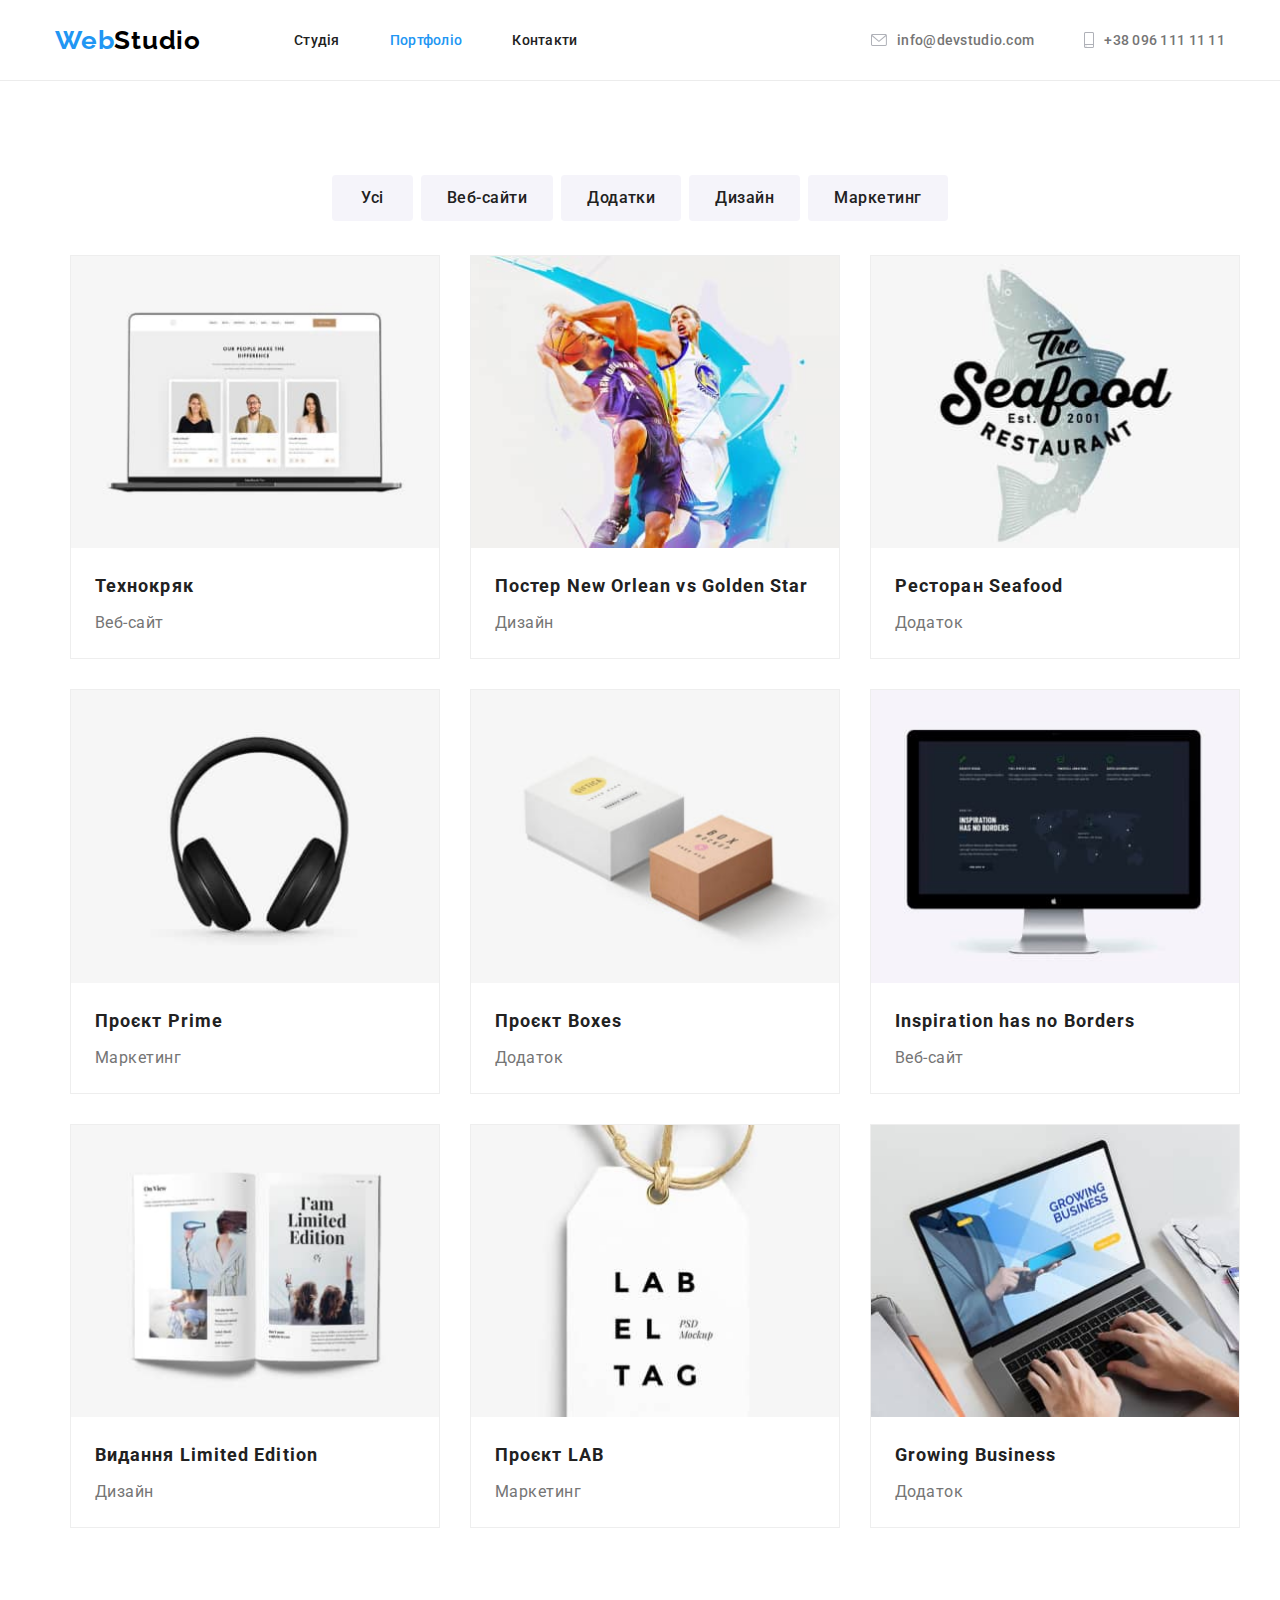
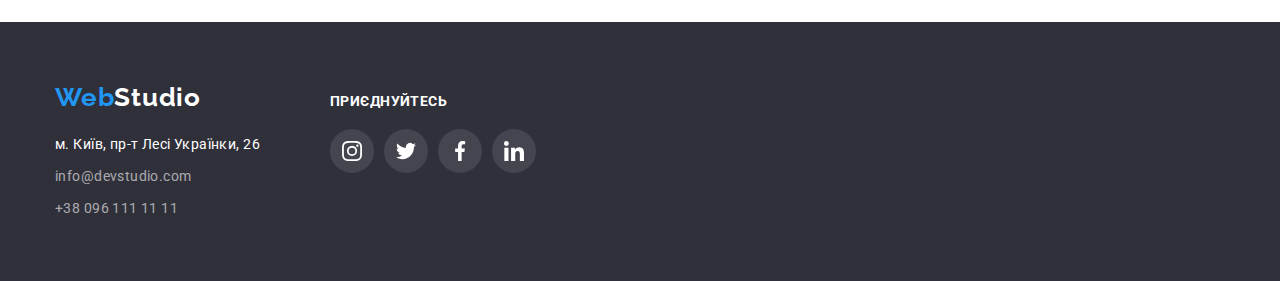
==== portfolio.html @ e5fa19ac "hw-04 | copy" ====
<!DOCTYPE html>
<html lang="uk">
  <head>
    <meta charset="UTF-8" />
    <meta http-equiv="X-UA-Compatible" content="IE=edge" />
    <meta name="viewport" content="width=device-width, initial-scale=1.0" />
    <link
      href="https://fonts.googleapis.com/css2?family=Raleway:wght@700&family=Roboto:wght@400;500;700;900&display=swap"
      rel="stylesheet"
    />
    <link
      rel="stylesheet"
      href="https://cdnjs.cloudflare.com/ajax/libs/modern-normalize/1.1.0/modern-normalize.min.css"
    />
    <link rel="stylesheet" href="./css/styles.css" />
    <title>Портфоліо</title>
  </head>

  <body>
    <!--header-->
    <header class="header">
      <div class="container">
        <nav class="nav">
          <div class="logo-container">
            <a href="./index.html" class="logo-1-1"
              ><span class="logo-1-2">Web</span>Studio</a
            >
          </div>
          <ul class="nav-container">
            <li class="item">
              <a href="./index.html" class="nav-links">Студія</a>
            </li>
            <li class="item">
              <a href="./portfolio.html" class="nav-links current">Портфоліо</a>
            </li>
            <li class="item">
              <a href="./contacts.html" class="nav-links">Контакти</a>
            </li>
          </ul>
        </nav>
        <ul class="contacts list-1">
          <li class="item">
            <a href="mailto:info@devstudio.com" class="mail-tel-links">
              <svg class="icon" width="16px" height="12px">
                <use href="./images/icons.svg/symbol-defs.svg#icon-mail"></use>
              </svg>
              info@devstudio.com</a
            >
          </li>
          <li class="item">
            <a href="tel:+380961111111" class="mail-tel-links">
              <svg class="icon" width="10px" height="16px">
                <use
                  href="./images/icons.svg/symbol-defs.svg#icon-smartphone"
                ></use>
              </svg>
              +38 096 111 11 11</a
            >
          </li>
        </ul>
      </div>
    </header>
    <main class="main-portfolio">
      <section class="hero-portfolio">
        <div class="container">
          <h1 class="visually-hidden">Портфоліо</h1>
          <ul class="filters">
            <li class="item">
              <button type="button" class="filter-text-1 general-filters">
                Усі
              </button>
            </li>
            <li class="item">
              <button type="button" class="filter-text general-filters">
                Веб-сайти
              </button>
            </li>
            <li class="item">
              <button type="button" class="filter-text general-filters">
                Додатки
              </button>
            </li>
            <li class="item">
              <button type="button" class="filter-text general-filters">
                Дизайн
              </button>
            </li>
            <li class="item">
              <button type="button" class="filter-text general-filters">
                Маркетинг
              </button>
            </li>
          </ul>
          <ul class="container project-ul">
            <li class="project-card">
              <a href="" class="box-link"
                ><img
                  src="./images/imgportfolio1.jpg"
                  width="368"
                  alt="Фото Веб-сайта Технокряка"
                />
                <div class="project-text-general">
                  <h2 class="general-projects-text">Технокряк</h2>
                  <p class="general-projects-description">Веб-сайт</p>
                </div>
              </a>
            </li>
            <li class="project-card">
              <a href="" class="box-link"
                ><img
                  src="./images/imgportfolio2.jpg"
                  width="368"
                  alt="Фото постера New Orlean vs Golden Star"
                />
                <div class="project-text-general">
                  <h2 class="general-projects-text">
                    Постер New Orlean vs Golden Star
                  </h2>
                  <p class="general-projects-description">Дизайн</p>
                </div>
              </a>
            </li>
            <li class="project-card">
              <a href="" class="box-link"
                ><img
                  src="./images/imgportfolio3.jpg"
                  width="368"
                  alt="Логотип ресторану Seafood"
                />
                <div class="project-text-general">
                  <h2 class="general-projects-text">Ресторан Seafood</h2>
                  <p class="general-projects-description">Додаток</p>
                </div>
              </a>
            </li>
            <li class="project-card">
              <a href="" class="box-link"
                ><img
                  src="./images/imgportfolio4.jpg"
                  width="368"
                  alt="Фото навушників"
                />
                <div class="project-text-general">
                  <h2 class="general-projects-text">Проєкт Prime</h2>
                  <p class="general-projects-description">Маркетинг</p>
                </div>
              </a>
            </li>
            <li class="project-card">
              <a href="" class="box-link"
                ><img
                  src="./images/imgportfolio5.jpg"
                  width="368"
                  alt="Фото двох коробок"
                />
                <div class="project-text-general">
                  <h2 class="project-text-5 general-projects-text">
                    Проєкт Boxes
                  </h2>
                  <p class="general-projects-description">Додаток</p>
                </div>
              </a>
            </li>
            <li class="project-card">
              <a href="" class="box-link"
                ><img
                  src="./images/imgportfolio6.jpg"
                  width="368"
                  alt="Фото головної сторінки Веб-сайта Inspiration has no Borders"
                />
                <div class="project-text-general">
                  <h2 class="project-text-6 general-projects-text">
                    Inspiration has no Borders
                  </h2>
                  <p class="general-projects-description">Веб-сайт</p>
                </div>
              </a>
            </li>
            <li class="project-card">
              <a href="" class="box-link"
                ><img
                  src="./images/imgportfolio7.jpg"
                  width="368"
                  alt="Фото журналу Видання Limited Edition"
                />
                <div class="project-text-general">
                  <h2 class="project-text-7 general-projects-text">
                    Видання Limited Edition
                  </h2>
                  <p class="general-projects-description">Дизайн</p>
                </div>
              </a>
            </li>
            <li class="project-card">
              <a href="" class="box-link"
                ><img
                  src="./images/imgportfolio8.jpg"
                  width="368"
                  alt="Фото бірки Проєкта LAB"
                />
                <div class="project-text-general">
                  <h2 class="project-text-8 general-projects-text">
                    Проєкт LAB
                  </h2>
                  <p class="general-projects-description">Маркетинг</p>
                </div>
              </a>
            </li>
            <li class="project-card">
              <a href="" class="box-link"
                ><img
                  src="./images/imgportfolio9.jpg"
                  width="368"
                  alt="Фото головної сторінки додатку Growing Business"
                />
                <div class="project-text-general">
                  <h2 class="project-text-9 general-projects-text">
                    Growing Business
                  </h2>
                  <p class="general-projects-description">Додаток</p>
                </div>
              </a>
            </li>
          </ul>
        </div>
      </section>
    </main>
    <footer class="main-footer">
      <div class="flex-footer container">
        <div class="footer-container">
          <a href="./index.html" class="logo-2-1"
            ><span class="logo-2-2">Web</span>Studio</a
          >
          <address class="address">
            <ul class="footer-ul">
              <li>
                <a
                  href="https://goo.gl/maps/ajY1YeX4YkHEF1Sb7"
                  target="_blank"
                  rel="noopener noreferrer nofollow"
                  class="address-kiyv"
                  >м. Київ, пр-т Лесі Українки, 26</a
                >
              </li>
              <li>
                <a href="mailto:info@devstudio.com" class="footer-links"
                  >info@devstudio.com</a
                >
              </li>
              <li>
                <a href="tel:+380961111111" class="footer-links"
                  >+38 096 111 11 11</a
                >
              </li>
            </ul>
          </address>
        </div>
        <div class="footer-container-second">
          <h2 class="footer-join">Приєднуйтесь</h2>
          <ul class="footer-ul-second">
            <li class="f-item">
              <a href="#" class="f-link" target="_blank">
                <svg class="icon" width="20px" height="20px">
                  <use
                    href="./images/icons.svg/symbol-defs.svg#icon-instagram"
                  ></use>
                </svg>
              </a>
            </li>
            <li class="f-item">
              <a href="#" class="f-link" target="_blank">
                <svg class="icon" width="20px" height="20px">
                  <use
                    href="./images/icons.svg/symbol-defs.svg#icon-twitter"
                  ></use>
                </svg>
              </a>
            </li>
            <li class="f-item">
              <a href="#" class="f-link" target="_blank">
                <svg class="icon" width="20px" height="20px">
                  <use
                    href="./images/icons.svg/symbol-defs.svg#icon-facebook"
                  ></use>
                </svg>
              </a>
            </li>
            <li class="f-item">
              <a href="#" class="f-link" target="_blank">
                <svg class="icon" width="20px" height="20px">
                  <use
                    href="./images/icons.svg/symbol-defs.svg#icon-linkedin"
                  ></use>
                </svg>
              </a>
            </li>
          </ul>
        </div>
      </div>
    </footer>
  </body>
</html>
---- css/styles.css ----
:root {
    --primary-text-color: #212121;
    --secondary-text-color: #757575;
    --accent-color: #2196F3;
    --primary-white-color: #ffffff;
    --footer-text-color: rgba(255, 255, 255, 0.6);
    --secondary-bg-color: #F5F4FA;
    --footer-bg-color: #2F303A;
    --full-black-color: #000000;
    --accent-secondary-color: #188CE8;
    --primary-icon: #AFB1B8;
    --hover-icon: #2196F3;
}

*,
::after ::before {
    box-sizing: border-box;
}

img {
    display: block;
}

h1,
h2,
h3,
h4,
h5,
h6,
p,
ul,
li {
    margin-bottom: 0;
    margin-top: 0;
    padding: 0;
}


body {
    font-family: 'Roboto', sans-serif;
    color: var(--primary-text-color);
    font-size: 14px;
    background-color: var(--primary-white-color);
}

.nav {
    display: flex;
    justify-content: space-between;
    align-items: center;
    background: var(--primary-white-color);
}

.nav>.nav-container {
    display: flex;
    padding: 0px;

}

.nav>.nav-container>.item:not(:last-child) {
    margin-right: 50px;
}


section {
    display: block;
}

.container {
    width: 1200px;
    margin-right: auto;
    margin-left: auto;
    padding-left: 15px;
    padding-right: 15px;
}

.header>.container {
    display: flex;
    justify-content: space-between;
}

.head,
.head-1 {
    background-color: var(--primary-white-color);
}

.order {
    display: flex;
    flex-direction: column;
}

.feature {
    background-color: var(--primary-white-color);

}

.osobennosti-list {
    display: flex;
    justify-content: space-between;
}

.osobennosti-list :not(:last-child) {
    margin-right: 30px;
}

.delaem {
    background-color: gray;
}

.team-container {
    background-color: var(--secondary-bg-color);
}


.team-item:not(:last-child) {
    margin-right: 10px;
}

.header {
    border-bottom: 1px solid #ECECEC;
}

.visually-hidden {
    position: absolute;
    width: 1px;
    height: 1px;
    margin: -1px;
    border: 0;
    padding: 0;

    outline: 0;
    outline-offset: 0;
    white-space: nowrap;
    clip-path: inset(100%);
    clip: rect(0 0 0 0);
    overflow: hidden;
    visibility: hidden;
    pointer-events: none;
    position: absolute;
}

.header-container {
    display: flex;
    align-items: center;
}


.logo-container {
    display: flex;
    margin-right: 93px;
}


.logo-1-1 {
    font-family: 'Raleway', sans-serif;
    font-weight: 700;
    font-size: 26px;
    line-height: 1.192;
    text-decoration: none;

    letter-spacing: 0.03em;

    color: var(--full-black-color);
}

.logo-1-2 {
    color: var(--accent-color);

}

.link {
    text-decoration: none;
    color: var(--primary-text-color);
}

.link:hover {
    text-decoration: none;
    color: var(--accent-color);
}

.nav-links {
    text-decoration: none;
    color: var(--primary-text-color);
    padding: 32px 0px;
    font-weight: 500;
    line-height: 1.142;
    letter-spacing: 0.02em;
}

.nav-links:hover,
.nav-links:focus {
    color: var(--accent-color);
}

.nav-links.current {
    color: var(--accent-color);
}


.nav-container {
    display: flex;
}


.contacts {}

.contacts.list-1 {
    display: flex;
    align-items: center;
}

.contacts>.item:not(:last-child) {
    padding-left: 0px;
    margin-right: 50px;
}

.mail-tel-links {
    display: flex;
    align-items: center;
}

.contacts .mail-tel-links {
    display: flex;
    align-items: center;
    padding-top: 32px;
    padding-bottom: 32px;

    font-weight: 500;
    line-height: 1.142;
    letter-spacing: 0.02em;
    text-decoration: none;
    color: var(--secondary-text-color);
}

.mail-tel-links:hover {
    color: var(--accent-color);
}

.mail {}

.tel {}

.main-content {
    padding: 200px 0px;
    background-image: linear-gradient(rgba(47, 48, 58, 0.4), rgba(47, 48, 58, 0.4)), url(../images/main.jpg);
    /*background: rgba(47, 48, 58, 0.4);*/
    /*background-image: url('../images/main.jpg');*/
    background-size: cover;
    background-repeat: no-repeat;
}

.buisness {
    margin-bottom: 30px;
    font-weight: 900;
    font-size: 44px;
    line-height: 1.363;

    text-align: center;
    letter-spacing: 0.06em;
    text-transform: uppercase;

    color: var(--primary-white-color);
}

.button-order {
    margin-right: auto;
    margin-left: auto;

    width: 216px;
    height: 50px;
    font-family: inherit;
    text-align: center;
    font-weight: 700;
    font-size: 16px;
    line-height: 1.875;
    letter-spacing: 0.06em;

    box-shadow: 0px 4px 4px rgba(0, 0, 0, 0.15);
    border-radius: 4px;
    border: 4px solid rgba(255, 255, 255, .015);
    background: var(--accent-color);
    color: var(--primary-white-color);
}

.button-order:hover {
    cursor: pointer;
    background: var(--accent-secondary-color);
}

.button-order:active {
    cursor: pointer;
    background: var(--accent-secondary-color);
}

.main-1 {
    background-color: var(--primary-white-color);
    padding: 94px 0px;
}

.list {
    list-style: none;
    padding: 0;
    margin: 0;
}

.list {
    display: flex;
    justify-content: space-between;
}

.main-1>.container>.list {
    display: flex;
}

.main-1>.container>.list .osobennosti:not(:last-child) {
    margin-right: 30px;
}

.main-1 .list {}


.hide {
    color: var(--primary-white-color);
}

.osobennosti {
    width: 270px;

}

.uvaga {
    margin-bottom: 10px;

    font-size: 14px;
    line-height: 1.142;
    letter-spacing: 0.03em;
    text-transform: uppercase;

    color: var(--primary-text-color);
}

.text1 {

    line-height: 1.714;
    letter-spacing: 0.03em;

    color: var(--secondary-text-color);
}

.punct {
    margin-bottom: 10px;

    font-size: 14px;
    line-height: 1.142;
    letter-spacing: 0.03em;
    text-transform: uppercase;

    color: var(--primary-text-color);
}

.text2 {
    line-height: 1.714;

    letter-spacing: 0.03em;

    color: var(--secondary-text-color);
}

.plan {
    margin-bottom: 10px;

    font-size: 14px;
    line-height: 1.142;
    letter-spacing: 0.03em;
    text-transform: uppercase;

    color: var(--primary-text-color);
}

.text3 {
    line-height: 1.714;

    letter-spacing: 0.03em;

    color: var(--secondary-text-color);
}

.tech {
    margin-bottom: 10px;

    font-size: 14px;
    line-height: 1.142;
    letter-spacing: 0.03em;
    text-transform: uppercase;

    color: var(--primary-text-color);
}

.text4 {
    line-height: 1.714;

    letter-spacing: 0.03em;

    color: var(--secondary-text-color);
}

.main-2 {
    background-color: var(--primary-white-color);
    padding-bottom: 94px;
}

.photo-list {
    display: flex;
    justify-content: center;
}

.photo-list :not(:last-child) {
    margin-right: 30px;
}

.chto-delaem {
    margin-bottom: 50px;

    font-size: 36px;
    line-height: 1.166;
    text-align: center;
    letter-spacing: 0.03em;

    color: var(--primary-text-color);
}

.main-3 {
    background: var(--secondary-bg-color);
    padding: 94px 0px;
}

.main-3 .cards {
    display: flex;
    justify-content: center;
}

.main-3 .team-link {
    height: 44px;
    width: 44px;
    display: inline-flex;
    justify-content: center;
    align-items: center;
    border-radius: 50%;
}


.main-3 .item:not(:last-child) {
    margin-right: 10px;
}


.our-team-text {
    margin-bottom: 50px;

    font-size: 36px;
    line-height: 1.166;
    text-align: center;
    letter-spacing: 0.03em;
    white-space: nowrap;

    color: var(--primary-text-color);
}

ul {
    list-style: none;
}

.teammate {
    width: 270px;
    margin-right: 30px;

    box-shadow: 0px 1px 3px rgba(0, 0, 0, 0.12), 0px 1px 1px rgba(0, 0, 0, 0.14), 0px 2px 1px rgba(0, 0, 0, 0.2);
    border-radius: 0px 0px 4px 4px;
    background: var(--primary-white-color);
}

.team-list {
    display: flex;
    justify-content: center;
}

.teammate-padding {
    padding: 30px 0px;
}

.igor {}

.igor-small {

    font-weight: 500;
    font-size: 16px;
    line-height: 1.187;

    text-align: center;
    letter-spacing: 0.03em;

    color: var(--primary-text-color);
}

.igor-work {
    margin-top: 10px;
    margin-bottom: 16px;

    font-size: 16px;
    line-height: 1.187;

    text-align: center;
    letter-spacing: 0.03em;

    color: var(--secondary-text-color);
}

.olga {}

.olga-small {

    font-weight: 500px;
    font-size: 16px;
    line-height: 1.187;
    text-align: center;
    letter-spacing: 0.03em;

    color: var(--primary-text-color);
}

.olga-work {
    margin-top: 10px;
    margin-bottom: 16px;

    font-size: 16px;
    line-height: 1.187;

    text-align: center;
    letter-spacing: 0.03em;

    color: var(--secondary-text-color);
}

.kolya {}

.kolya-small {

    font-weight: 500px;
    font-size: 16px;
    line-height: 1.187;

    text-align: center;
    letter-spacing: 0.03em;

    color: var(--primary-text-color);
}

.kolya-work {
    margin-top: 10px;
    margin-bottom: 16px;

    font-size: 16px;
    line-height: 1.187;

    text-align: center;
    letter-spacing: 0.03em;

    color: var(--secondary-text-color);
}

.misha {}

.misha-small {

    font-weight: 500px;
    font-size: 16px;
    line-height: 1.187;

    text-align: center;
    letter-spacing: 0.03em;

    color: var(--primary-text-color);
}

.misha-work {
    margin-top: 10px;
    margin-bottom: 16px;

    font-size: 16px;
    line-height: 1.187;

    text-align: center;
    letter-spacing: 0.03em;

    color: var(--secondary-text-color);
}

.main-4 {
    padding: 94px 0px;
    color: var(--primary-white-color)
}

.main-4-list {
    display: flex;
    justify-content: center;
    align-items: center;
}

.main-4-link {
    display: flex;
    justify-content: center;
    align-items: center;
    height: 92px;
}

.main-4-item {
    width: 170px;
    height: 92px;

    border: 1px solid #AFB1B8;
    border-radius: 4px;
}

.main-4-item:not(:last-child) {
    margin-right: 30px;
}

.main-4-header {
    font-family: 'Roboto';
    font-size: 36px;
    line-height: 1.166;
    text-align: center;
    letter-spacing: 0.03em;

    margin-bottom: 50px;

    color: var(--primary-text-color);
}

.container {}

.main-footer {
    background: var(--footer-bg-color);
    padding-top: 60px;
    padding-bottom: 60px;
}

.footer-container {
    display: flex;
    flex-direction: column;
    margin-right: 70px;
}

.footer-ul-second {
    display: flex;
    justify-content: center;
    fill: var(--primary-white-color)
}

.f-item {
    display: flex;
}

.f-item {
    fill: var(--primary-icon);
}

.f-item:hover {
    fill: var(--hover-icon);
}

.f-item:not(:last-child) {
    margin-right: 10px;
}

.f-link {
    display: flex;
    justify-content: center;
    align-items: center;
    width: 44px;
    height: 44px;
    border-radius: 50%;

}

.footer-container-second {
    display: flex;
    flex-direction: column;
}

.footer-join {
    font-family: 'Roboto';
    font-size: 14px;
    line-height: 1.142;
    letter-spacing: 0.03em;
    text-transform: uppercase;

    margin-bottom: 20px;

    color: var(--primary-white-color);
}

.flex-footer {
    display: flex;
    align-items: baseline;

}

.logo-2-1 {
    font-family: 'Raleway', sans-serif;
    font-weight: 700;
    font-size: 26px;
    line-height: 1.192;
    text-decoration: none;
    margin-bottom: 20px;

    letter-spacing: 0.03em;
    color: var(--primary-white-color);
}

.logo-2-2 {
    color: var(--accent-color);
}

.address {
    font-style: normal;

}

.address-kiyv {
    line-height: 1.714;
    text-decoration: none;

    letter-spacing: 0.03em;

    color: var(--primary-white-color);
}

.footer-links {
    line-height: 1.714;
    text-decoration: none;

    letter-spacing: 0.03em;

    color: var(--footer-text-color);
}

.footer-links:hover {
    color: var(--accent-color);
}

.footer-ul :not(:last-child) {
    margin-bottom: 8px;
}




/*   P   O   R   T   F   O   L   I   O   */

.main-portfolio {}


.hero-portfolio {
    padding: 94px 0px;
    background-color: var(--primary-white-color);
}

.general-filters {
    background: rgba(245, 244, 250, 1);
    border-radius: 4px;
    color: var(--primary-text-color);
    border: 4px solid rgba(255, 255, 255, .015);
}

.general-filters:hover {
    background: var(--accent-color);
    box-shadow: 0px 3px 1px rgba(0, 0, 0, 0.1), 0px 1px 2px rgba(0, 0, 0, 0.08), 0px 2px 2px rgba(0, 0, 0, 0.12);
    border-radius: 4px;
    color: var(--primary-white-color);
    cursor: pointer;
}

.general-filters:focus {
    background: var(--accent-color);
    color: var(--primary-white-color);
}


.text-filter:hover {
    color: var(--primary-white-color);
}

.filters {
    display: flex;
    justify-content: center;
    margin-bottom: 34px;
    padding: 0;


}

.item:not(:last-child) {
    margin-right: 8px;
}

.filter-text {
    padding: 6px 22px;

    font-family: inherit;
    font-weight: 500;
    font-size: 16px;
    line-height: calc(26/16);
    text-align: center;
    letter-spacing: 0.03em;

    color: var(--primary-text-color);
}

.filter-text-1 {
    padding: 6px 25px;

    font-family: inherit;
    font-weight: 500;
    font-size: 16px;
    line-height: calc(26/16);
    text-align: center;
    letter-spacing: 0.03em;

    color: var(--primary-text-color);
}

.project-ul {
    display: flex;
    flex-wrap: wrap;
}

.project-card {
    margin-bottom: 30px;
    margin-right: 30px;
    width: 370px;

    box-sizing: border-box;
    background: var(--primary-white-color);
    border: 1px solid #EEEEEE;
}

.project-card:hover {
    box-shadow: 0px 1px 1px rgba(0, 0, 0, 0.12), 0px 4px 4px rgba(0, 0, 0, 0.06), 1px 4px 6px rgba(0, 0, 0, 0.16);
}

.project-card:nth-last-child(-n+3) {
    margin-bottom: 0;
}

.project-card:nth-child(3n) {
    margin-right: 0;
}




.box-link {
    text-decoration: none;
}


.project-text-general {
    padding: 20px 24px;
}

.general-projects-text {
    font-size: 18px;
    line-height: 2;
    letter-spacing: 0.06em;
    margin-bottom: 4px;

    color: var(--primary-text-color);
}


.general-projects-description {
    font-size: 16px;
    line-height: 1.875;
    letter-spacing: 0.03em;

    color: var(--secondary-text-color);
}

/* ИКОНКИ*/

.contacts .icon:hover,
.contacts .icon:focus {
    color: var(--hover-icon);
    color: var(--hover-icon);
}

.contacts .icon {
    margin-right: 10px;
}

.icon {
    fill: var(--primary-icon);
}

.icon:hover {
    fill: var(--hover-icon);
}

.icon-box {
    display: flex;
    justify-content: center;
    align-items: center;
    height: 120px;
    margin-bottom: 30px;
    background-color: var(--secondary-bg-color);
}

.team-icon {
    fill: var(--primary-icon);
}

.list-1 .item .mail-tel-links:hover>.icon

/*.list-1 .mail-tel-links:focus>.icon*/
    {
    fill: var(--hover-icon);
}

.team-list .team-link:hover>.team-icon,
.team-list .team-link:focus>.team-icon {
    fill: var(--primary-white-color);
}

.team-list .team-link:hover,
.team-list .team-link:focus {
    background-color: var(--hover-icon);
}

.main-4-list .main-4-link:hover>.icon,
.main-4-list .main-4-link:focus>.icon {
    fill: var(--hover-icon);
}

.main-4-list .main-4-item:hover,
.main-4-list .main-4-item:focus {
    border-color: var(--hover-icon);
}

.footer-ul-second .f-link>.icon {
    fill: var(--primary-white-color)
}

.footer-ul-second .f-link:hover>.icon {
    fill: var(--primary-white-color);
}

.footer-ul-second .f-link {
    background: rgba(255, 255, 255, 0.1);
}

.footer-ul-second .f-link:hover,
.footer-ul-second .f-link:focus {
    background-color: var(--hover-icon);
}
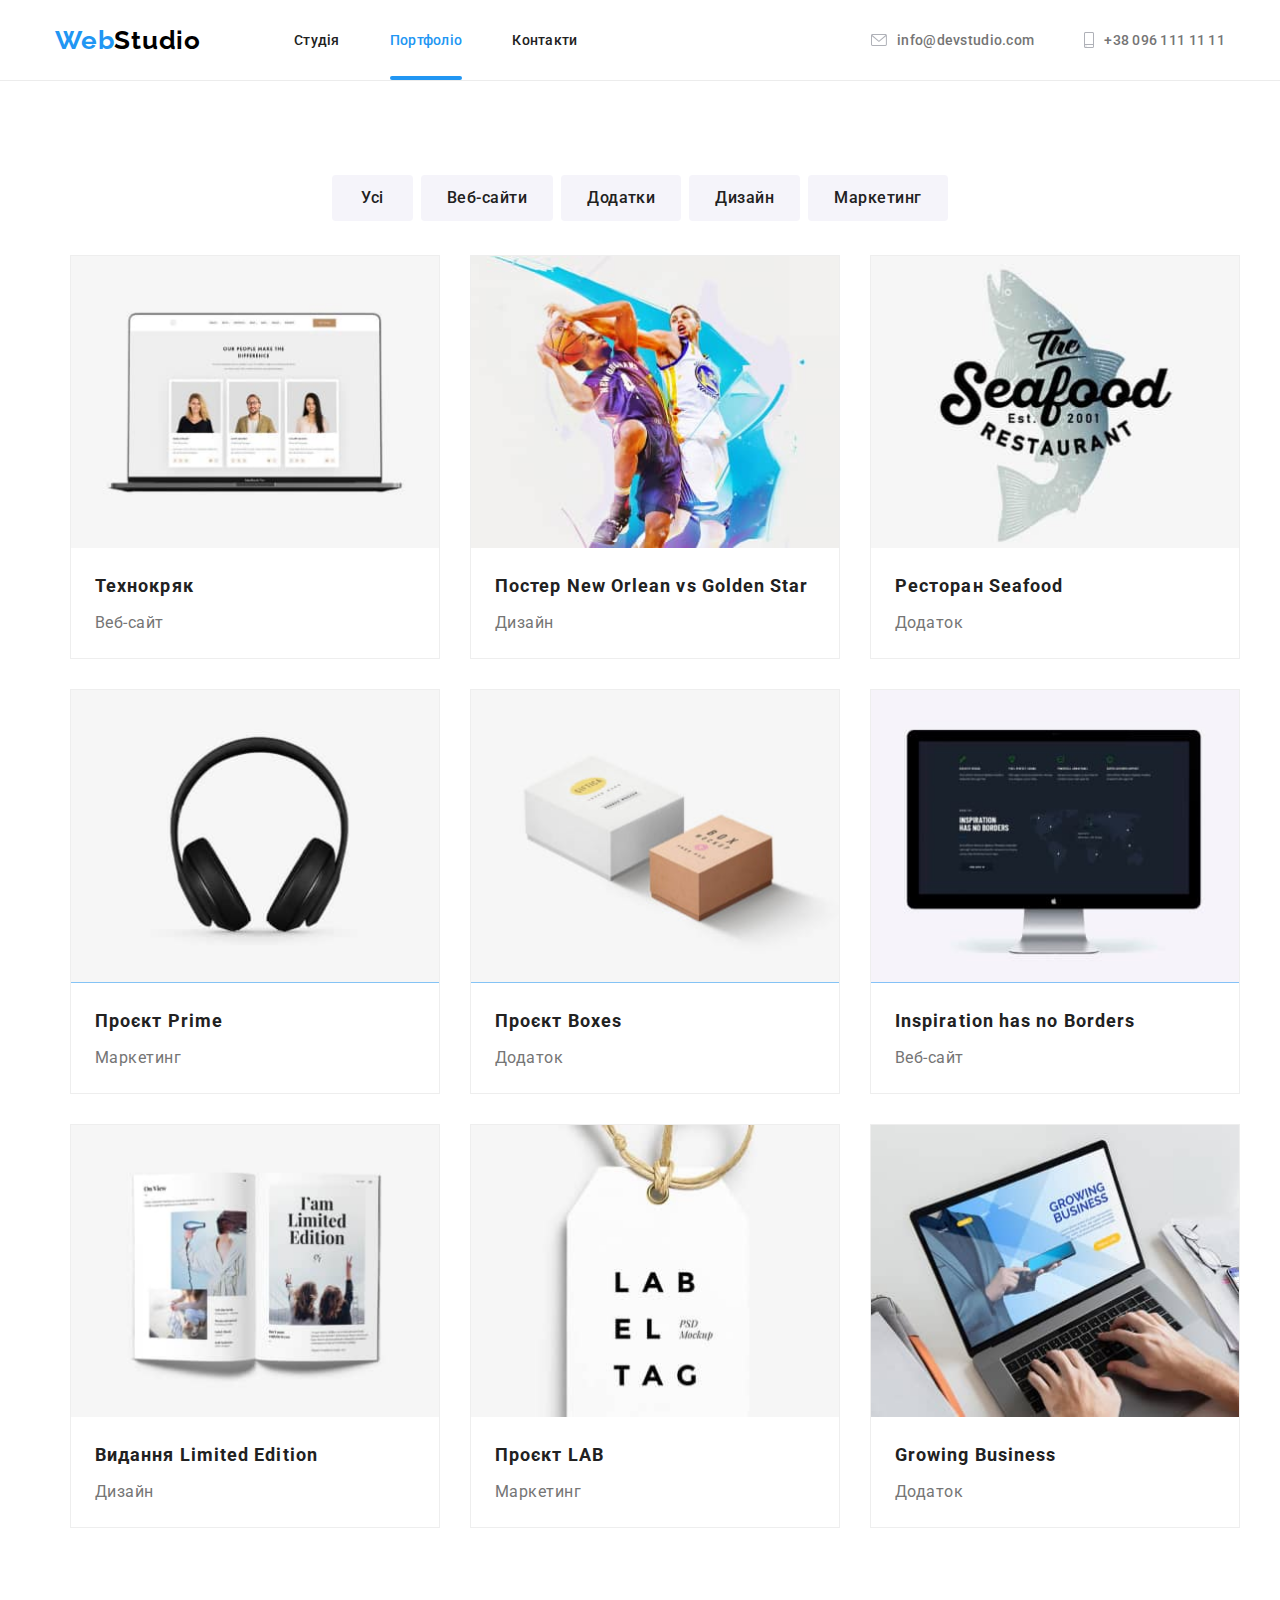
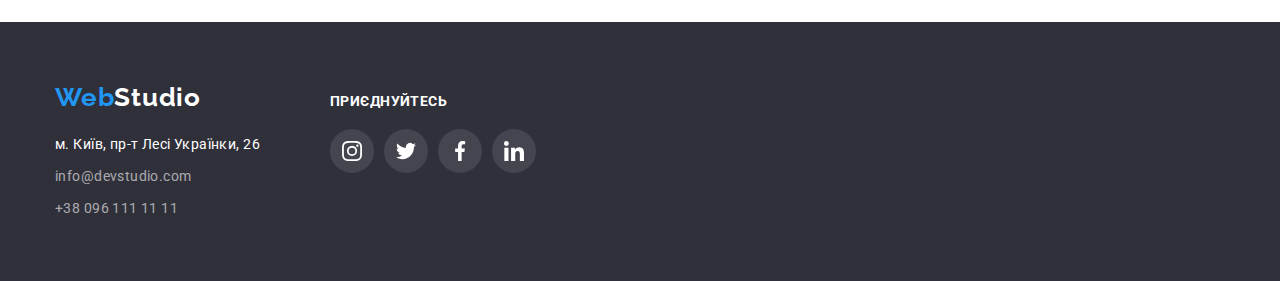
==== commit 413ec0d5: "дз" ====
--- a/portfolio.html
+++ b/portfolio.html
@@ -94,11 +94,21 @@
           <ul class="container project-ul">
             <li class="project-card">
               <a href="" class="box-link"
-                ><img
-                  src="./images/imgportfolio1.jpg"
-                  width="368"
-                  alt="Фото Веб-сайта Технокряка"
-                />
+                ><div class="project-hover">
+                  <img
+                    src="./images/imgportfolio1.jpg"
+                    width="368"
+                    alt="Фото Веб-сайта Технокряка"
+                  />
+                  <div class="project-active">
+                    <p class="project-hover-text">
+                      Ресурс пропонує комплексні пропозиції з різним рівнем
+                      функціоналу та сервісів. Все це дозволить відвідувачу
+                      отримати вичерпні відомості про компанію чи приватну
+                      особу.
+                    </p>
+                  </div>
+                </div>
                 <div class="project-text-general">
                   <h2 class="general-projects-text">Технокряк</h2>
                   <p class="general-projects-description">Веб-сайт</p>
@@ -106,12 +116,17 @@
               </a>
             </li>
             <li class="project-card">
-              <a href="" class="box-link"
-                ><img
-                  src="./images/imgportfolio2.jpg"
-                  width="368"
-                  alt="Фото постера New Orlean vs Golden Star"
-                />
+              <a href="" class="box-link">
+                <div class="project-hover">
+                  <img
+                    src="./images/imgportfolio2.jpg"
+                    width="368"
+                    alt="Фото постера New Orlean vs Golden Star"
+                  />
+                  <div class="project-active">
+                    <p class="project-hover-text"></p>
+                  </div>
+                </div>
                 <div class="project-text-general">
                   <h2 class="general-projects-text">
                     Постер New Orlean vs Golden Star
@@ -121,12 +136,17 @@
               </a>
             </li>
             <li class="project-card">
-              <a href="" class="box-link"
-                ><img
-                  src="./images/imgportfolio3.jpg"
-                  width="368"
-                  alt="Логотип ресторану Seafood"
-                />
+              <a href="" class="box-link">
+                <div class="project-hover">
+                  <img
+                    src="./images/imgportfolio3.jpg"
+                    width="368"
+                    alt="Логотип ресторану Seafood"
+                  />
+                  <div class="project-active">
+                    <p class="project-hover-text"></p>
+                  </div>
+                </div>
                 <div class="project-text-general">
                   <h2 class="general-projects-text">Ресторан Seafood</h2>
                   <p class="general-projects-description">Додаток</p>
@@ -135,11 +155,16 @@
             </li>
             <li class="project-card">
               <a href="" class="box-link"
-                ><img
-                  src="./images/imgportfolio4.jpg"
-                  width="368"
-                  alt="Фото навушників"
-                />
+                ><div class="project-hover">
+                  <img
+                    src="./images/imgportfolio4.jpg"
+                    width="368"
+                    alt="Фото навушників"
+                  />
+                  <div class="project-active">
+                    <p class="project-hover-text"></p>
+                  </div>
+                </div>
                 <div class="project-text-general">
                   <h2 class="general-projects-text">Проєкт Prime</h2>
                   <p class="general-projects-description">Маркетинг</p>
@@ -147,12 +172,17 @@
               </a>
             </li>
             <li class="project-card">
-              <a href="" class="box-link"
-                ><img
-                  src="./images/imgportfolio5.jpg"
-                  width="368"
-                  alt="Фото двох коробок"
-                />
+              <a href="" class="box-link">
+                <div class="project-hover">
+                  <img
+                    src="./images/imgportfolio5.jpg"
+                    width="368"
+                    alt="Фото двох коробок"
+                  />
+                  <div class="project-active">
+                    <p class="project-hover-text"></p>
+                  </div>
+                </div>
                 <div class="project-text-general">
                   <h2 class="project-text-5 general-projects-text">
                     Проєкт Boxes
@@ -162,12 +192,17 @@
               </a>
             </li>
             <li class="project-card">
-              <a href="" class="box-link"
-                ><img
-                  src="./images/imgportfolio6.jpg"
-                  width="368"
-                  alt="Фото головної сторінки Веб-сайта Inspiration has no Borders"
-                />
+              <a href="" class="box-link">
+                <div class="project-hover">
+                  <img
+                    src="./images/imgportfolio6.jpg"
+                    width="368"
+                    alt="Фото головної сторінки Веб-сайта Inspiration has no Borders"
+                  />
+                  <div class="project-active">
+                    <p class="project-hover-text"></p>
+                  </div>
+                </div>
                 <div class="project-text-general">
                   <h2 class="project-text-6 general-projects-text">
                     Inspiration has no Borders
@@ -177,12 +212,17 @@
               </a>
             </li>
             <li class="project-card">
-              <a href="" class="box-link"
-                ><img
-                  src="./images/imgportfolio7.jpg"
-                  width="368"
-                  alt="Фото журналу Видання Limited Edition"
-                />
+              <a href="" class="box-link">
+                <div class="project-hover">
+                  <img
+                    src="./images/imgportfolio7.jpg"
+                    width="368"
+                    alt="Фото журналу Видання Limited Edition"
+                  />
+                  <div class="project-active">
+                    <p class="project-hover-text"></p>
+                  </div>
+                </div>
                 <div class="project-text-general">
                   <h2 class="project-text-7 general-projects-text">
                     Видання Limited Edition
@@ -192,12 +232,17 @@
               </a>
             </li>
             <li class="project-card">
-              <a href="" class="box-link"
-                ><img
-                  src="./images/imgportfolio8.jpg"
-                  width="368"
-                  alt="Фото бірки Проєкта LAB"
-                />
+              <a href="" class="box-link">
+                <div class="project-hover">
+                  <img
+                    src="./images/imgportfolio8.jpg"
+                    width="368"
+                    alt="Фото бірки Проєкта LAB"
+                  />
+                  <div class="project-active">
+                    <p class="project-hover-text"></p>
+                  </div>
+                </div>
                 <div class="project-text-general">
                   <h2 class="project-text-8 general-projects-text">
                     Проєкт LAB
@@ -207,12 +252,17 @@
               </a>
             </li>
             <li class="project-card">
-              <a href="" class="box-link"
-                ><img
-                  src="./images/imgportfolio9.jpg"
-                  width="368"
-                  alt="Фото головної сторінки додатку Growing Business"
-                />
+              <a href="" class="box-link">
+                <div class="project-hover">
+                  <img
+                    src="./images/imgportfolio9.jpg"
+                    width="368"
+                    alt="Фото головної сторінки додатку Growing Business"
+                  />
+                  <div class="project-active">
+                    <p class="project-hover-text"></p>
+                  </div>
+                </div>
                 <div class="project-text-general">
                   <h2 class="project-text-9 general-projects-text">
                     Growing Business
--- a/css/styles.css
+++ b/css/styles.css
@@ -178,12 +178,27 @@
 }
 
 .nav-links {
+    position: relative;
     text-decoration: none;
     color: var(--primary-text-color);
     padding: 32px 0px;
     font-weight: 500;
     line-height: 1.142;
     letter-spacing: 0.02em;
+
+    transition-duration: 250ms;
+    transition-timing-function: cubic-bezier(0.4, 0, 0.2, 1);
+}
+
+.nav-links.current::after {
+    position: absolute;
+    content:"";
+    bottom:0;
+    left:0;
+    width: 100%;
+    height: 4px;
+    border-radius: 2px;
+    background-color: var(--hover-icon);
 }
 
 .nav-links:hover,
@@ -216,6 +231,9 @@
 .mail-tel-links {
     display: flex;
     align-items: center;
+
+    transition-duration: 250ms;
+    transition-timing-function: cubic-bezier(0.4, 0, 0.2, 1);
 }
 
 .contacts .mail-tel-links {
@@ -242,8 +260,6 @@
 .main-content {
     padding: 200px 0px;
     background-image: linear-gradient(rgba(47, 48, 58, 0.4), rgba(47, 48, 58, 0.4)), url(../images/main.jpg);
-    /*background: rgba(47, 48, 58, 0.4);*/
-    /*background-image: url('../images/main.jpg');*/
     background-size: cover;
     background-repeat: no-repeat;
 }
@@ -413,7 +429,37 @@
     justify-content: center;
 }
 
-.photo-list :not(:last-child) {
+.photo-list .item {
+    z-index: 0;
+}
+
+.main-2 .item {
+    position: relative;
+}
+
+.photo-header {
+    position: absolute;
+    display: flex;
+    align-items: center;
+    justify-content: center;
+
+    bottom: 0;
+    left: 0;
+
+    height: 70px;
+    width: 370px;
+
+    background: rgba(47, 48, 58, 0.8);
+    color: var(--primary-white-color);
+    font-size: 14px;
+    line-height: 1.15;
+    letter-spacing: 0.03em;
+    text-transform: uppercase;
+
+    user-select: none;
+}
+
+.photo-list .item:not(:last-child) {
     margin-right: 30px;
 }
 
@@ -445,6 +491,9 @@
     justify-content: center;
     align-items: center;
     border-radius: 50%;
+
+    transition-duration: 250ms;
+    transition-timing-function: cubic-bezier(0.4, 0, 0.2, 1);
 }
 
 
@@ -618,6 +667,9 @@
 
     border: 1px solid #AFB1B8;
     border-radius: 4px;
+
+    transition-duration: 250ms;
+    transition-timing-function: cubic-bezier(0.4, 0, 0.2, 1);
 }
 
 .main-4-item:not(:last-child) {
@@ -742,6 +794,9 @@
     letter-spacing: 0.03em;
 
     color: var(--footer-text-color);
+
+    transition-duration: 250ms;
+    transition-timing-function: cubic-bezier(0.4, 0, 0.2, 1);
 }
 
 .footer-links:hover {
@@ -770,6 +825,9 @@
     border-radius: 4px;
     color: var(--primary-text-color);
     border: 4px solid rgba(255, 255, 255, .015);
+
+    transition: background-color 250ms cubic-bezier(0.4, 0, 0.2, 1),
+    color 250ms cubic-bezier(0.4, 0, 0.2, 1);
 }
 
 .general-filters:hover {
@@ -856,11 +914,49 @@
     margin-right: 0;
 }
 
-
-
+.project-hover {
+    position: relative;
+    overflow: hidden;
+}
+
+.project-card:hover .project-active {
+    transform: translateY(0%);
+    transition: transform 250ms cubic-bezier(0.4, 0, 0.2, 1);
+}
+
+.project-active {
+    position: absolute;
+    top: 0;
+    left: 0;
+
+    width: 100%;
+    height: 100%;
+
+    background: rgba(33, 150, 243, 0.9);
+    color: var(--primary-white-color);
+
+    transform: translateY(100%);
+    transition: t;
+}
+
+.project-hover-text {
+    width: 322px;
+    margin: 63px 24px;
+    font-family: 'Roboto';
+    font-size: 18px;
+    line-height: 1.555;
+    
+    letter-spacing: 0.03em;
+
+    color: var(--primary-white-color);
+}
 
 .box-link {
     text-decoration: none;
+}
+
+.box-link:hover .project-active {
+    opacity: 1;
 }
 
 
@@ -885,6 +981,60 @@
 
     color: var(--secondary-text-color);
 }
+/*BACKDROP*/
+
+.backdrop {
+    position: fixed;
+    left:0;
+    top:0;
+    width: 100%;
+    height: 100%;
+    
+    background: rgba(0, 0, 0, 0.2);
+
+    z-index: 1;
+}
+
+.backdrop.is-hidden {
+    opacity: 0;
+    pointer-events: none;
+}
+
+.modal {
+    position: absolute;
+    top: 50%;
+    left: 50%;
+    width: 528px;
+    height: 581px;
+
+    background-color: var(--primary-white-color);
+    box-shadow: 0px 1px 3px rgba(0, 0, 0, 0.12), 0px 1px 1px rgba(0, 0, 0, 0.14), 0px 2px 1px rgba(0, 0, 0, 0.2);
+    border-radius: 4px;
+
+    transform: translate(-50%, -50%);
+}
+
+.modal-button {
+    position: absolute;
+    width: 30px;
+    height: 30px;
+    top:8px;
+    right: 8px;
+
+    cursor: pointer;
+    
+    background: var(--primary-white-color);
+    border: 1px solid rgba(0, 0, 0, 0.1);
+    border-radius: 50%;
+}
+
+.modal-button:hover .icon.black {
+    fill:var(--hover-icon);
+} 
+
+.icon.black {
+    fill:var(--full-black-color);
+}
 
 /* ИКОНКИ*/
 
@@ -900,6 +1050,9 @@
 
 .icon {
     fill: var(--primary-icon);
+
+    transition-duration: 250ms;
+    transition-timing-function: cubic-bezier(0.4, 0, 0.2, 1);
 }
 
 .icon:hover {
@@ -919,10 +1072,7 @@
     fill: var(--primary-icon);
 }
 
-.list-1 .item .mail-tel-links:hover>.icon
-
-/*.list-1 .mail-tel-links:focus>.icon*/
-    {
+.list-1 .item .mail-tel-links:hover>.icon {
     fill: var(--hover-icon);
 }
 
@@ -961,4 +1111,9 @@
 .footer-ul-second .f-link:hover,
 .footer-ul-second .f-link:focus {
     background-color: var(--hover-icon);
+}
+
+.f-link {
+    transition-duration: 250ms;
+    transition-timing-function: cubic-bezier(0.4, 0, 0.2, 1);
 }